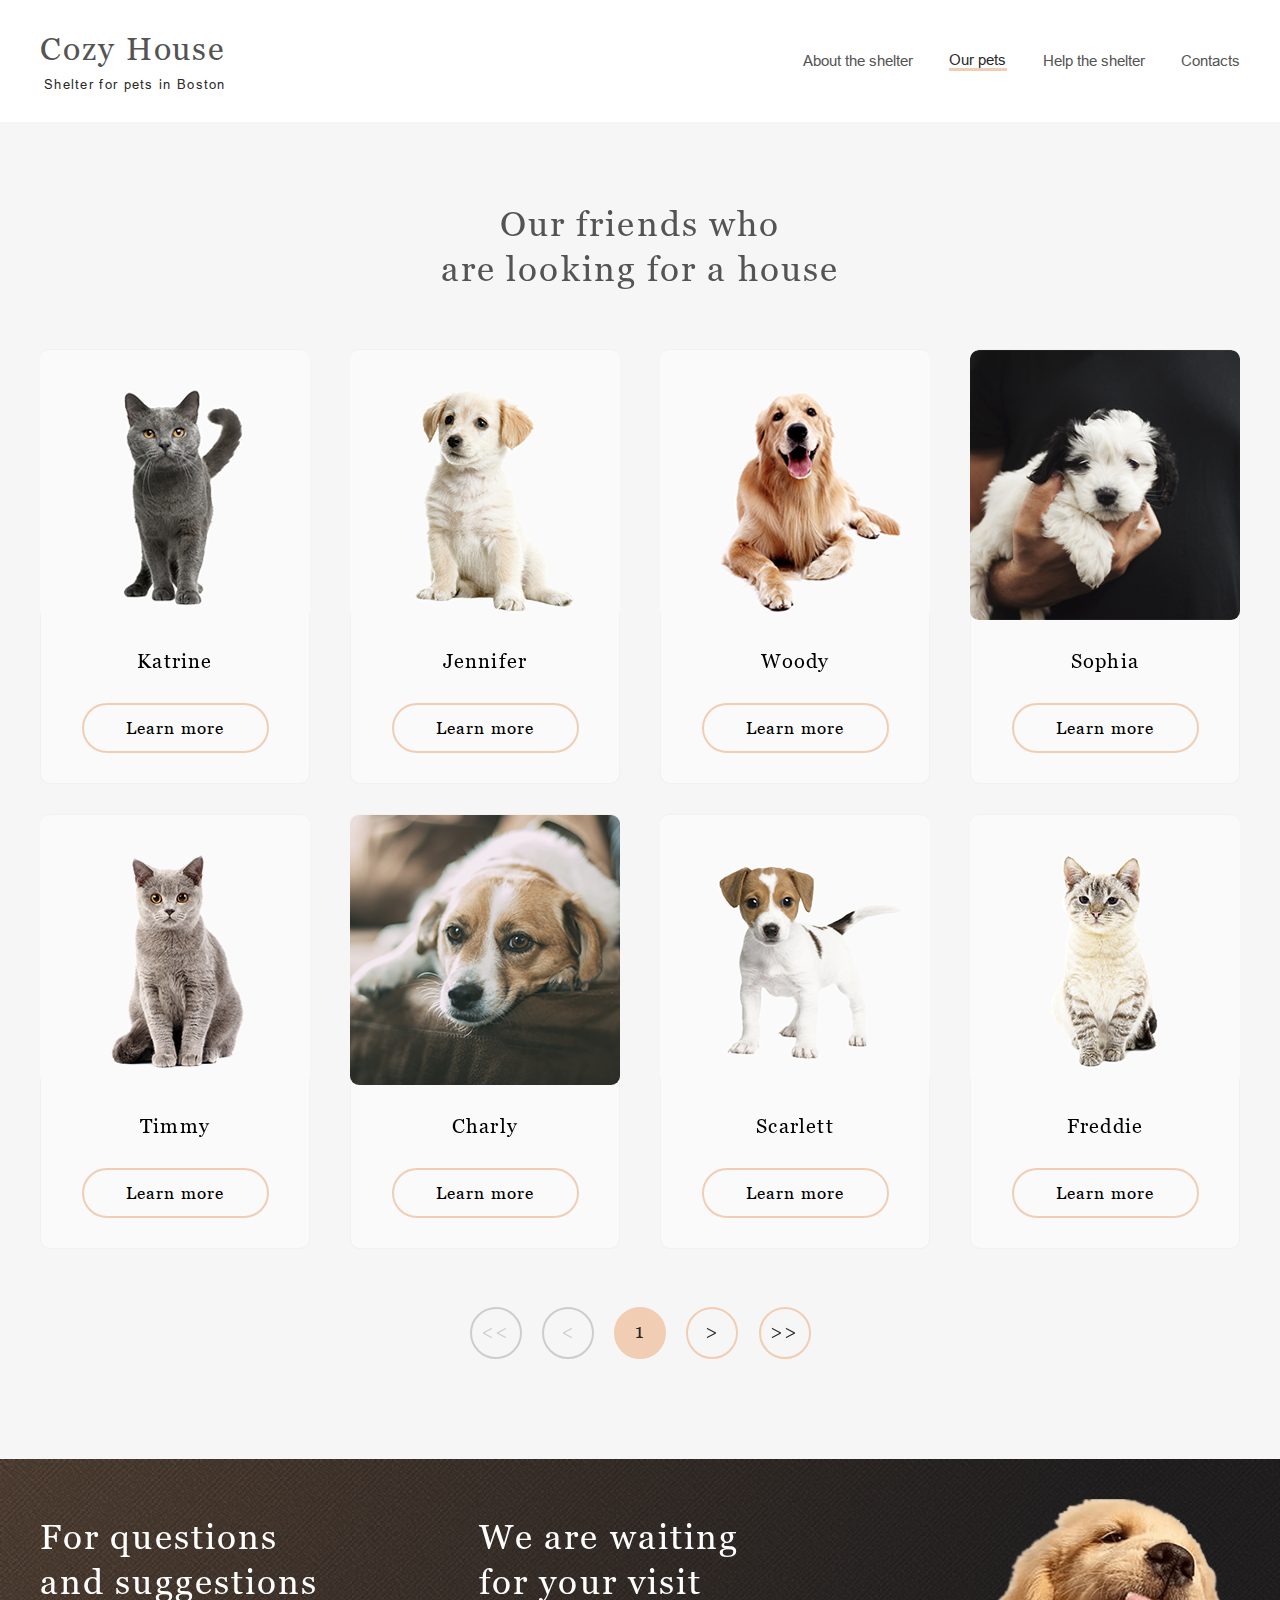
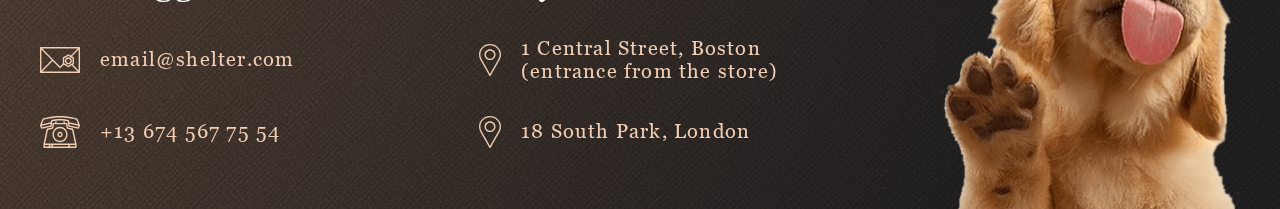
==== pages/pets/index.html @ d2a50c0a "refactor: update the project with the previous data" ====
<!DOCTYPE html>
<html lang="en">
  <head>
    <meta charset="UTF-8" />
    <meta http-equiv="X-UA-Compatible" content="IE=edge" />
    <meta name="viewport" content="width=device-width, initial-scale=1.0" />
    <title>Our pets</title>
    <link rel="stylesheet" href="../normalize.css" />
    <link rel="stylesheet" href="style.css" />
    <link
      rel="shortcut icon"
      href="../../assets/icons/help/sleeping-area.svg"
      type="image/x-icon"
    />
  </head>
  <body>
    <header class="header">
      <div class="header__logo">
        <h1 class="header__logo logo_title">
          <a href="../main/index.html">Cozy House</a>
        </h1>
        <p class="header__logo logo_text">Shelter for pets in Boston</p>
      </div>
      <div class="nav-wrapper">
      <nav class="header__navigation">
        <ul class="navigation__list">
          <li class="navigation__item">
            <a href="../main/index.html">About the shelter</a>
          </li>
          <li class="navigation__item"><a href="index.html">Our pets</a></li>
          <li class="navigation__item">
            <a href="../main/index.html#help">Help the shelter</a>
          </li>
          <li class="navigation__item"><a href="#contacts">Contacts</a></li>
        </ul>
      </nav>
    </div>
      <div class="hamburger">
        <span class="line line1"></span>
        <span class="line line2"></span>
        <span class="line line3"></span>
      </div>
    </header>
    <main class="main">
      <section class="friends" id="friends">
        <h3 class="friends__title">
          Our friends who<br />
          are looking for a house
        </h3>
        <section class="friends__items">
          <!-- <div class="items-container"> -->
            <div class="friends__items_item" data-pet="Katrine">
              <div class="item_inner" data-pet="Katrine">
                  <img class="pet-photo-front"
                    src="../../assets/images/pets/katrine.png"
                    alt="Katerine the cat"
                    data-pet="Katrine"
                  />
                  <h4 class="friends__item_title front" data-pet="Katrine">Katrine</h4>
                  <button
                    class="friends__item_button button front"
                    type="button"
                    data-pet="Katrine"
                  >
                    Learn more
                  </button>
              </div>
            </div>
            <div class="friends__items_item" data-pet="Jennifer">
              <div class="item_inner" data-pet="Jennifer">
                  <img
                    class="pet-photo-front"
                    src="../../assets/images/pets/jennifer.png"
                    alt="Jennifer the puppy"
                    data-pet="Jennifer"
                  />
                  <h4 class="friends__item_title front" data-pet="Jennifer">Jennifer</h4>
                  <button
                    class="friends__item_button button front"
                    type="button"
                    data-pet="Jennifer"
                  >
                    Learn more
                  </button>
                </div>
              </div>
            <div class="friends__items_item" data-pet="Woody">
              <div class="item_inner" data-pet="Woody">
                  <img
                  class="pet-photo-front"
                    src="../../assets/images/pets/woody.png"
                    alt="Woody the dog"
                    data-pet="Woody"
                  />
                  <h4 class="friends__item_title front" data-pet="Woody">Woody</h4>
                  <button
                    class="friends__item_button button front"
                    type="button"
                    data-pet="Woody"
                  >
                    Learn more
                  </button>
              </div>
            </div>
            <div class="friends__items_item" data-pet="Sophia">
              <div class="item_inner" data-pet="Sophia">
                  <img src="../../assets/images/pets/sophia.png" alt="Sophia" data-pet="Sophia"/>
                  <h4 class="friends__item_title" data-pet="Sophia">Sophia</h4>
                  <button
                    class="friends__item_button button front"
                    type="button"
                    data-pet="Sophia"
                  >
                    Learn more
                  </button>
              </div>
            </div>
            <div class="friends__items_item" data-pet="Timmy">
              <div class="item_inner">
                  <img src="../../assets/images/pets/timmy.png" alt="Timmy" data-pet="Timmy"/>
                  <h4 class="friends__item_title" data-pet="Timmy">Timmy</h4>
                  <button
                    class="friends__item_button button front"
                    type="button"
                    data-pet="Timmy"
                  >
                    Learn more
                  </button>
              </div>
            </div>
            <div class="friends__items_item" data-pet="Charly">
              <div class="item_inner" data-pet="Charly">
                  <img src="../../assets/images/pets/charly.png" alt="Charly" data-pet="Charly"/>
                  <h4 class="friends__item_title">Charly</h4>
                  <button
                    class="friends__item_button button front"
                    type="button"
                    data-pet="Charly"
                  >
                    Learn more
                  </button>
              </div>
            </div>
            <div class="friends__items_item" data-pet="Scarlett">
              <div class="item_inner" data-pet="Scarlett">
                  <img
                    src="../../assets/images/pets/scarlett.png"
                    alt="Scarlett"
                    data-pet="Scarlett"
                  />
                  <h4 class="friends__item_title" data-pet="Scarlett">Scarlett</h4>
                  <button
                    class="friends__item_button button front"
                    type="button"
                    data-pet="Scarlett"
                  >
                    Learn more
                  </button>
              </div>
            </div>
            <div class="friends__items_item" data-pet="Freddie">
              <div class="item_inner" data-pet="Freddie">
                  <img
                    src="../../assets/images/pets/freddie.png"
                    alt="Freddie"
                    data-pet="Freddie"
                  />
                  <h4 class="friends__item_title" data-pet="Freddie">Freddie</h4>
                  <button
                    class="friends__item_button button front"
                    type="button"
                    data-pet="Freddie"
                  >
                    Learn more
                  </button>
              </div>
            </div>
          </div>
        </section>
        <div class="pagination">
          <a class="pagination_button prev" href="#"><<</a>
          <a class="pagination_button prev" href="#"><</a>
          <a class="pagination_button active" href="#">1</a>
          <a class="pagination_button next" href="#">></a>
          <a class="pagination_button next" href="#">>></a>
        </div>
      </section>
    </main>
    <footer class="footer" id="contacts">
      <div class="footer_contacts">
        <h3 class="contacts">For questions and suggestions</h3>
        <div class="contacts_email_container">
          <img src="../../assets/icons/other/email.svg" alt="" />
          <a href="mailto:email@shelter.com" class="contacts_email"
            >email@shelter.com</a
          >
        </div>
        <div class="contacts_phone_container">
          <img src="../../assets/icons/other/phone.svg" alt="" />
          <a href="tel:+13 674 567 75 54" class="contacts_phone"
            >+13 674 567 75 54</a
          >
        </div>
      </div>
      <div class="footer_situation">
        <h3 class="situation">We are waiting for your visit</h3>
        <div class="situation_container_boston">
          <img src="../../assets/icons/other/marker-spot.svg" alt="" />
          <a
            href="https://goo.gl/maps/SmED6TMY1D9RCMw39"
            class="situation_boston"
            target="_blank"
            >1 Central Street, Boston <br />(entrance from the store)</a
          >
        </div>
        <div class="situation_container_london">
          <img src="../../assets/icons/other/marker-spot.svg" alt="" />
          <a
            href="https://goo.gl/maps/Q21a84q6QTyJuNzE8"
            class="situation_london"
            target="_blank"
            >18 South Park, London
          </a>
        </div>
      </div>
      <div class="footer-dog">
        <img src="../../assets/icons/pets-icons/footer-puppy.svg" alt="Puppy" />
      </div>
    </footer>
    <div class="popup-dark-container">
      <div class="modal">
        <div class="popup-close pagination_button">&#215;</div>
        <div class="popup-window"></div>
      </div>
    </div>
    <script type="module" src="script.js"></script>
  </body>
</html>
---- pages/pets/style.css ----
:root {
  --color-light-xl: #ffffff;
  --color-light-l: #f6f6f6;
  --color-light-s: #fafafa;
  --color-dark-s: #cdcdcd;
  --color-dark-m: #b2b2b2;
  --color-dark-l: #545454;
  --color-dark-xl: #4c4c4c;
  --color-dark-2xl: #444444;
  --color-dark-3xl: #292929;
  --color-primary: #f1cdb3;
  --color-primary-light: #fddcc4;
  --main-text-color: #000000;
  --h2: 2.75rem;
  --h3: 2.1875rem;
  --h3-mobile: 1.5625rem;
  --h4: 1.25rem;
  --h5-pLarge: 0.9375rem;
  --pSmall: 0.75rem;
  --button-size: 1.0625rem;
  --p-mobile-menu: 2rem;
}

@font-face {
  font-family: Arial;
  src: url(../../assets/fonts/arial/arial-italic.ttf);
  src: url(../../assets/fonts/arial/arial-regular.ttf);
}

@font-face {
  font-family: Georgia;
  src: url(../../assets/fonts/georgia/georgia-bold.ttf);
  src: url(../../assets/fonts/georgia/georgia-italic.ttf);
  src: url(../../assets/fonts/georgia/georgia-regular.ttf);
}

html {
  box-sizing: border-box;
  scroll-behavior: smooth;
}

::-webkit-scrollbar {
  width: 0;
}

*,
*::before,
*::after {
  box-sizing: inherit;
  padding: 0;
  margin: 0;
  border: 0;
}

h1,
h2,
h3,
h4,
h5,
h6 {
  margin: 0;
}

/* body styles start */

body {
  max-width: 1280px;
  margin: 0 auto;
  height: 100%;
  overflow-x: hidden;
  display: flex;
  flex-direction: column;
}

/* header styles start */

.header {
  margin: 0 auto;
  width: 100%;
  padding: 30px 40px;
  display: flex;
  /* justify-content: space-between; */
  align-items: center;
  position: sticky;
  top: 0;
  background-color: var(--color-light-xl);
  z-index: 1;
}

.header__logo {
  cursor: pointer;
}

.header__navigation {
  margin-left: auto;
}

.header__logo.logo_title {
  font-size: var(--p-mobile-menu);
  color: var(--color-dark-l);
  padding-bottom: 0.625rem;
  letter-spacing: 0.06em;
}

.header__logo.logo_text {
  font-size: 0.8125rem;
  color: var(--color-dark-3xl);
  letter-spacing: 0.1em;
  padding-left: 4px;
}

.navigation__list {
  display: flex;
  flex-direction: row;
  justify-content: space-between;
  align-items: center;
  flex-wrap: wrap;
  gap: 2.25rem;
}

.navigation__item {
  font-size: var(--h5-pLarge);
}

.nav-wrapper {
  margin-left: auto;
}

.header__logo.logo_text,
.navigation__item,
.not-only__text_text,
.about__text_text {
  font-family: Arial;
  font-weight: normal;
}

.header__logo.logo_title,
.not-only__text_title,
.about__text_title,
.friends__title,
.help__title,
.donation__text_title,
.footer,
.friends__item_title,
.help__items_caption,
.donation,
.contacts,
.situation,
.pagination_button {
  font-family: Georgia;
  font-weight: normal;
}

.navigation__item a {
  color: var(--color-dark-l);
}

.navigation__item a:hover {
  color: var(--color-dark-3xl);
}

.navigation__item:nth-child(2) a {
  color: var(--color-dark-3xl);
}

.navigation__item:nth-child(2) a::after {
  content: "";
  display: block;
  width: 58px;
  border-bottom: 3px solid var(--color-primary);
}

.hamburger {
  display: none;
  flex-direction: column;
  justify-content: center;
  align-items: center;
  width: 30px;
  height: 25px;
  cursor: pointer;
  user-select: none;
}

.line {
  width: 100%;
  height: 2px;
  background-color: #000000;
  margin: 3px 0;
  transition: all 0.3s ease-in-out;
}

.hamburger.open .line1 {
  transform: translateY(17px) rotate(90deg) translateY(4px);
}

.hamburger.open .line2 {
  transform: translateY(9px) rotate(90deg) translateY(14px);
}

.hamburger.open .line3 {
  transform: translateY(1px) rotate(90deg) translateY(-6px);
}

@media (max-width: 1279px) {
  .body {
    max-width: 1279px;
  }

  .header {
    width: 100%;
    padding: 30px 30px;
  }

  .navigation__item:nth-child(1) a::after {
    top: 4.67em;
  }
}

@media (max-width: 767px) {
  body.open {
    overflow-y: hidden;
  }

  @keyframes slideIn {
    from {
      left: 50%;
    }
    to {
      left: 100%;
    }
  }

  @keyframes slideOut {
    from {
      left: 100%;
    }
    to {
      left: 50%;
    }
  }

  .navigation__list {
    display: flex;
    flex-direction: column;
    align-items: center;
    justify-content: center;
    gap: 40px;
    position: fixed;
    width: 320px;
    right: -520px;
    top: 0;
    background: var(--color-dark-3xl);
    overflow: hidden;
    z-index: 1000;
    height: 100%;
    /* animation: slideIn 0.5s linear; */
  }

  .navigation__list.open {
    display: flex;
    position: fixed;
    right: 0px;
    width: 320px;
    color: var(--color-light-s);
    flex-direction: column;
    justify-content: center;
    align-items: center;
    gap: 40px;
    z-index: 1000;
    /* animation: slideOut 0.5s linear; */
  }

  .nav-wrapper {
    position: relative;
    right: -1020px;
    z-index: 1;
    pointer-events: none;
    background: rgba(0, 0, 0, 0);
    transition: 0.01s all;
  }

  .nav-wrapper.open {
    position: absolute;
    left: 0;
    right: 0;
    width: 100%;
    height: 10000vh;
    z-index: 1;
    pointer-events: all;
    background: rgba(0, 0, 0, 0.4);
    transition: 0.01s all;
  }

  .navigation__item a {
    color: var(--color-light-l);
  }

  .navigation__item a:hover {
    color: var(--color-light-s);
  }

  .navigation__item:nth-child(2) a {
    color: var(--color-light-s);
  }

  .navigation__item:nth-child(2) a::after {
    top: 191px;
  }

  .header__logo.logo_title.open {
    color: var(--color-primary);
  }

  .header__logo.logo_text.open {
    top: 65px;
    color: var(--color-light-xl);
  }

  .hamburger {
    position: fixed;
    right: 30px;
    display: flex;
    z-index: 20;
  }
}

@media (max-width: 321px) {

  .header {
    padding: 30px 10px;
    padding-right: 50px;
  }

  .header__logo.open {
    position: absolute;
    top: 15px;
    left: 10px;
    z-index: 10;
  }

}

/* header styles end */

/* friends section styles start */

.friends {
  width: 100%;
  margin: 0 auto;
  background-color: var(--color-light-l);
  display: flex;
  flex-direction: column;
  justify-content: center;
  align-items: center;
  padding: 79px 0px 100px;
  gap: 3.6rem;
}

.friends__title {
  text-align: center;
  width: 25rem;
  letter-spacing: 0.06em;
  font-size: var(--h3);
  color: var(--color-dark-l);
  line-height: 130%;
}

.friends__items {
  padding: 0px 40px;
  display: grid;
  grid-template: repeat(auto-fill, 435px) / repeat(auto-fill, 270px);
  gap: 30px 40px;
  position: relative;
  cursor: pointer;
  width: 100%;
  justify-items: center;
  align-items: center;
  justify-content: center;
}

.items-container {
  width: 100%;
  display: flex;
  justify-content: space-around;
  align-items: center;
}

.friends__items_item {
  background-color: transparent;
  width: 16.875rem;
  position: inherit;
  flex-basis: 270px;
  height: 435px;
  border: 1px solid #f1f1f1;
  border-radius: 9px;
  perspective: 1px;
}

.item_inner {
  position: relative;
  width: 270px;
  height: 100%;
  background-color: var(--color-light-s);
  display: flex;
  flex-direction: column;
  justify-content: center;
  align-items: center;
  padding: 0 41.5px 30px;
  position: absolute;
  width: 100%;
  height: 100%;
  border-radius: 10px;
  z-index: 10;
}

.item_inner img {
  height: auto;
  width: 270px;
  border-radius: 9px;
}

.friends__items_item:hover .item_inner {
  background-color: var(--color-light-xl);
  box-shadow: 0 5px 30px 0 rgba(0,0,0,0.2);
}

.friends__items_item:hover .friends__item_button {
  background-color: var(--color-primary);
}

.friends__item_title {
  padding: 30px 0;
  font-size: var(--h4);
  letter-spacing: 0.06em;
}

.friends__item_button {
  border: 2px solid var(--color-primary);
  border-radius: 100px;
  width: 187px;
  background-color: inherit;
}

.back {
  background-color: var(--color-primary-light);
  border: none;
}

.friends__item_button:hover,
.pagination_button.next:hover {
  border: none;
}

.pagination_button {
  display: inline-block;
  width: 52px;
  height: 52px;
  border: 2px solid var(--color-primary);
  border-radius: 100px;
  background-color: inherit;
  text-align: center;
}

.pagination {
  width: 341px;
  display: flex;
  justify-content: space-between;
}

.pagination a {
  padding-top: 11px;
  letter-spacing: 0.06em;
  font-size: var(--h4);
  color: var(--color-dark-3xl);
  font-weight: 400;
}

.friends__button {
  width: 261px;
  background-color: var(--color-primary);
}

@media (max-width: 1279px) {
  .friends {
    padding: 80px 20px 76px;
    gap: 0;
  }

  .friends__items {
    max-width: 700px;
    gap: 30px 40px;
    padding: 0;
  }

  .friends__title {
    width: 100%;
    padding-bottom: 30px;
  }

  .friends__items_item:nth-child(7),
  .friends__items_item:nth-child(8) {
    display: none;
  }

  .pagination {
    padding-top: 37px;
  }
}

@media (max-width: 768px) {
  .friends__items {
    width: 50%;
  }

  .friends__items_item:nth-child(4),
  .friends__items_item:nth-child(5),
  .friends__items_item:nth-child(6) {
    display: none;
  }
}

@media (max-width: 361px) {
  .pagination {
    width: 100%;
  }
}

@media (max-width: 321px) {
  .friends {
    padding: 41px 10px;
  }

  .friends__title {
    font-size: var(--h3-mobile);
    width: 300px;
  }

  .pagination {
    padding-top: 45px;
    width: 100%;
  }

  .friends__title {
    padding-bottom: 38px;
  }
}

/* friends section styles end */

/* button styles */

.button {
  width: 187px;
  height: 52px;
  border-radius: 100px;
  letter-spacing: 0.06em;
  font-family: "Georgia";
  font-style: normal;
  font-weight: 400;
  font-size: var(--button-size);
}

.button,
.pagination_button.next:hover {
  cursor: pointer;
  transform: scale(1);
  transition: transform background-color 0.5s;
}

.button:hover,
.pagination_button.next:hover {
  background-color: var(--color-primary-light);
  transform: scale(1.2);
  transition: transform 0.5s;
}

.pagination_button.active {
  background-color: var(--color-primary);
  cursor: default;
}

.pagination_button.prev {
  border: 2px solid var(--color-dark-s);
  color: var(--color-dark-s);
  cursor: default;
}

.header__logo.logo_title,
.friends__title,
.footer,
.friends__item_title,
.contacts,
.situation {
  font-family: Georgia;
  font-weight: normal;
}

/* footer styles start */

.footer {
  width: 100%;
  background: url(../../assets/noise_transparent@2x.png),
    url(../../assets/images/startscreen-background.png);
  margin: 0 auto;
  display: grid;
  grid-template-columns: repeat(3, 1fr);
  align-items: center;
  justify-items: flex-start;
  padding: 40px 40px 0 40px;
}

.footer_contacts,
.footer_situation {
  display: flex;
  flex-direction: column;
  justify-content: flex-start;
  justify-self: stretch;
  font-size: var(--h4);
  color: var(--color-primary);
  letter-spacing: 0.06em;
  align-self: start;
  padding-top: 15px;
}

.footer_contacts {
  gap: 40px;
}

.footer_situation {
  padding-left: 39px;
  gap: 33px;
}

.contacts,
.situation {
  width: 279px;
  height: 90px;
  font-size: var(--h3);
  color: var(--color-light-xl);
  letter-spacing: 0.06em;
  line-height: 130%;
}

.contacts_email_container,
.contacts_phone_container,
.situation_container_boston,
.situation_container_london {
  display: flex;
  align-items: center;
  gap: 20px;
}

.footer-dog {
  justify-self: end;
}

.footer-dog img {
  height: auto;
  max-width: 100%;
}

@media (max-width: 1100px) {
  .footer {
    grid-template-columns: repeat(2, 1fr);
    gap: 65px 14px;
    align-items: center;
    padding: 30px 30px 0 30px;
  }

  .footer_contacts {
    justify-self: center;
    padding-top: 0;
  }

  .footer_situation {
    padding-left: 10px;
    padding-top: 0;
    justify-self: self-start;
  }

  .footer-dog {
    grid-column-end: span 2;
    justify-self: center;
  }
}

@media (max-width: 682px) {
  .footer {
    display: flex;
    flex-direction: column;
    align-items: center;
    gap: 40px;
  }

  .footer_contacts,
  .footer_situation {
    align-self: center;
    gap: 40px;
  }

  .contacts,
  .situation {
    text-align: center;
  }
}

@media (max-width: 320px) {
  .footer {
    padding: 30px 10px 0;
  }

  .contacts_email_container,
  .contacts_phone_container {
    justify-content: center;
  }

  .footer_situation {
    padding-left: 0;
  }

  .contacts,
  .situation {
    font-size: var(--h3-mobile);
    height: 64px;
  }

  .situation {
    padding-left: 15px;
  }

  .footer-dog img {
    width: 100%;
    max-width: 260px;
  }
}

.popup-dark-container {
  position: fixed;
  width: 100%;
  height: 100%;
  z-index: -1000;
  pointer-events: none;
  background: rgba(0, 0, 0, 0);
  transition: 300ms all;
}

.darken-show {
  margin: 0 auto;
  left: 0;
  right: 0;
  z-index: 11;
  pointer-events: all;
  background: rgba(0, 0, 0, 0.4);
}

.modal {
  /* max-width: 952px; */
  /* height: 100vh; */
  display: flex;
  flex-direction: column;
  justify-content: center;
  align-items: center;
  position: absolute;
  box-sizing: border-box;
  padding: 2em;
  transform: scale(0);
  z-index: -777;
  opacity: 0;
  pointer-events: none;
  transition: 300ms all;
}

.modal-show {
  /* max-width: 901px; */
  height: 100vh;
  left: 0;
  right: 0;
  /* bottom: 134px; */
  margin: 0 auto;
  /* height: calc(100vh - 10%); */
  z-index: 77;
  pointer-events: all;
  opacity: 1;
  transform: scale(1);
}

.popup-close {
  margin-right: px;
  margin-left: auto;
  text-align: center;
  padding-top: 10px;
  font-size: 1.5rem;
  align-self: stretch;
  width: 52px;
  height: 52px;
  cursor: pointer;
}

.popup-window {
  max-width: 901px;
  background: white;
  box-shadow: 0px 2px 35px 14px rgb(13 13 13 / 4%);
  border-radius: 10px;
  align-self: center;
  display: flex;
  justify-content: center;
  align-items: center;
  font-family: Georgia;
  font-weight: 400;
  gap: 30px;
  padding: 50px 20px;
  margin-right: 50px;
}

.popup_picture img {
  max-width: 501px;
  width: 100%;
  height: auto;
  border-radius: 10px;
}

.popup_description {
  width: 50%;
  letter-spacing: 0.06em;
}

.description_title {
  font-size: var(--h3);
  padding-bottom: 10px;
}

.description_type-of-pet {
  font-size: var(--h4);
  padding-bottom: 40px;
}

.description_text {
  line-height: 110%;
  padding-bottom: 40px;
}

.description_other {
  padding-left: 15px;
}

.description_other li {
  list-style: disc;
  color: var(--color-primary);
}

.description_other span {
  color: #000000;
}

.popup-close:hover {
  background-color: #f1cdb3;
}

@media (max-width: 768px) {
  .popup_picture img {
    display: none;
  }

  .popup-window {
    padding: 10px;
    gap: 0;
  }

  .popup_description {
    width: 100%;
    text-align: justify;
  }
}
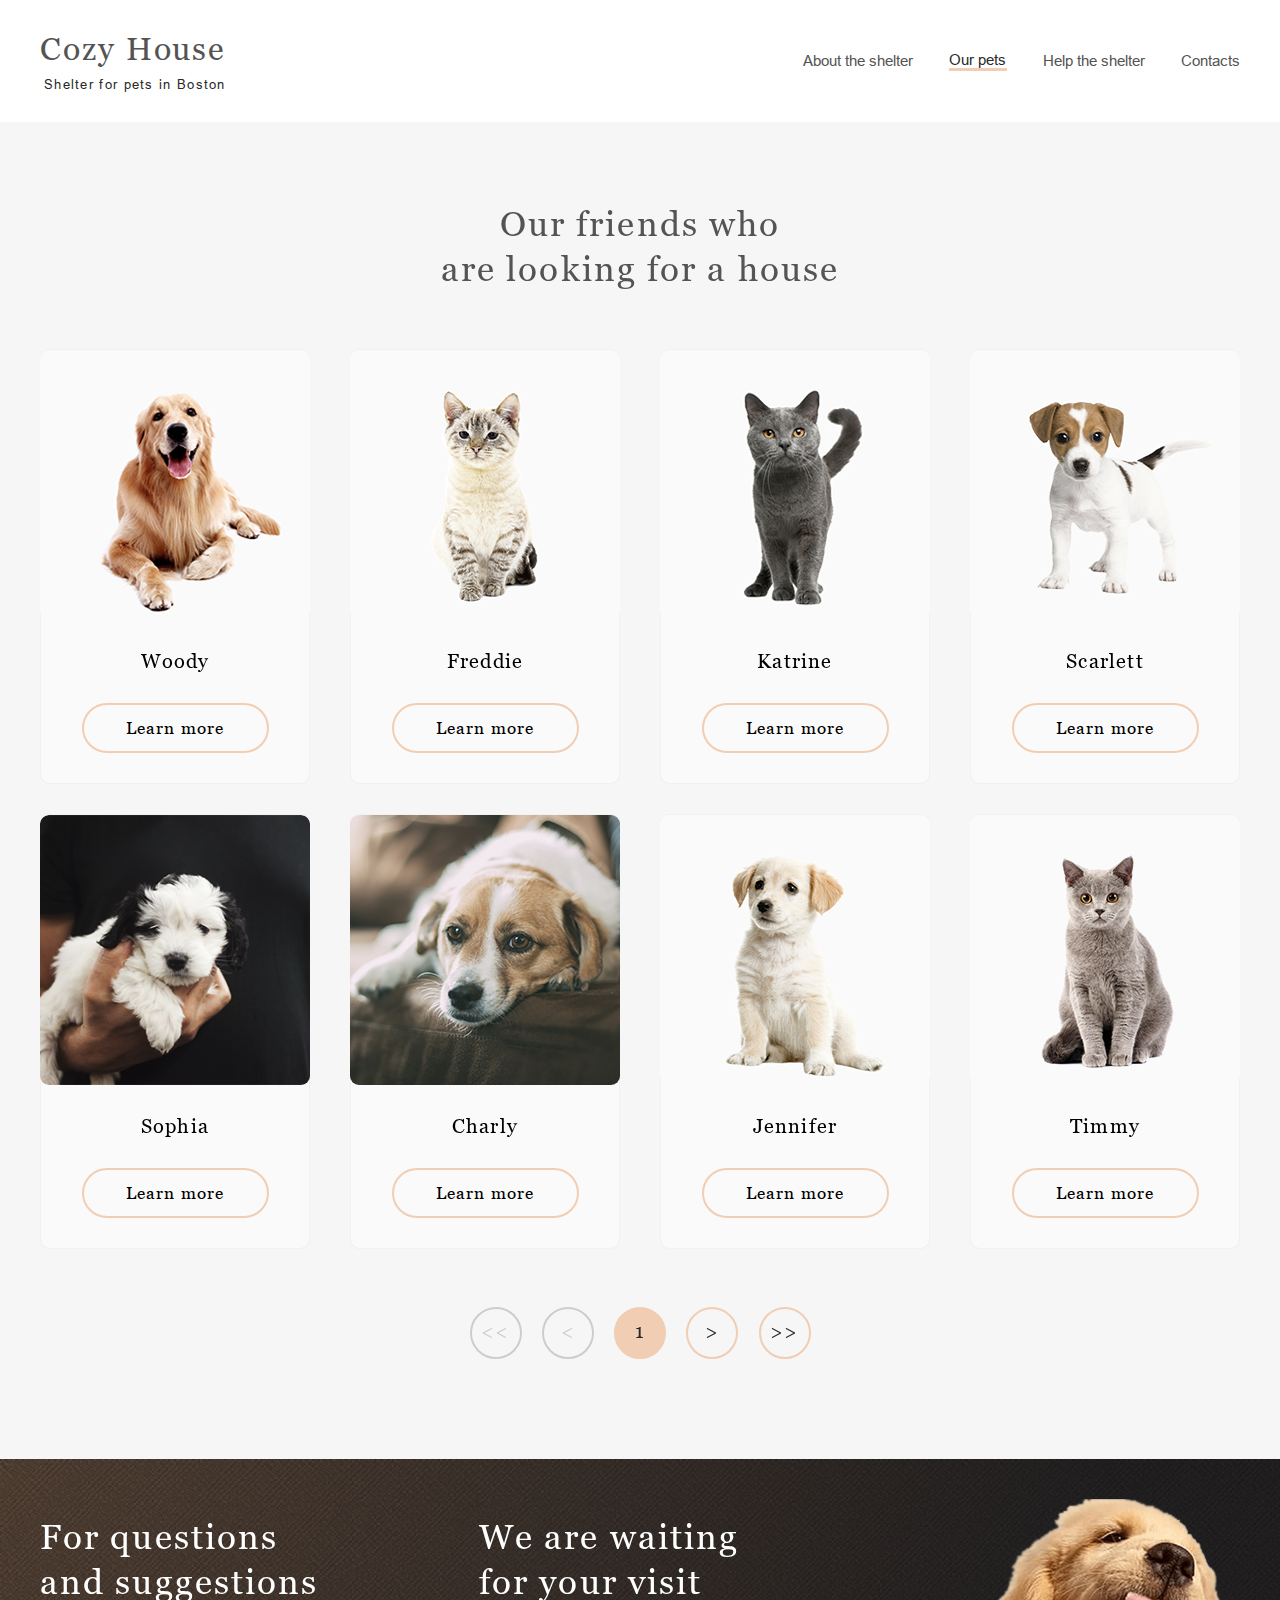
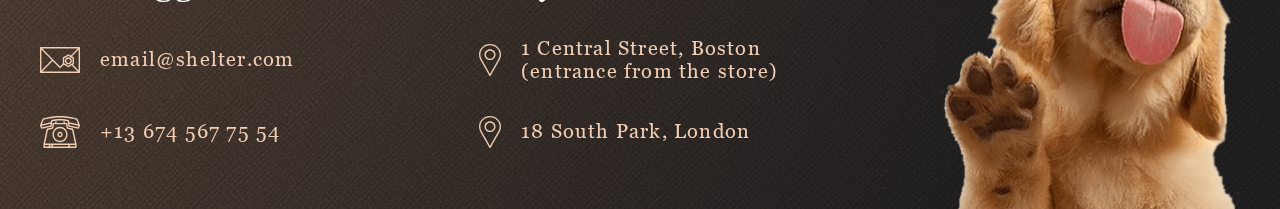
==== commit 42884e16: "fix: fix modal window information show, copy code for create random pictures from the main page" ====
--- a/pages/pets/index.html
+++ b/pages/pets/index.html
@@ -48,134 +48,7 @@
           are looking for a house
         </h3>
         <section class="friends__items">
-          <!-- <div class="items-container"> -->
-            <div class="friends__items_item" data-pet="Katrine">
-              <div class="item_inner" data-pet="Katrine">
-                  <img class="pet-photo-front"
-                    src="../../assets/images/pets/katrine.png"
-                    alt="Katerine the cat"
-                    data-pet="Katrine"
-                  />
-                  <h4 class="friends__item_title front" data-pet="Katrine">Katrine</h4>
-                  <button
-                    class="friends__item_button button front"
-                    type="button"
-                    data-pet="Katrine"
-                  >
-                    Learn more
-                  </button>
-              </div>
-            </div>
-            <div class="friends__items_item" data-pet="Jennifer">
-              <div class="item_inner" data-pet="Jennifer">
-                  <img
-                    class="pet-photo-front"
-                    src="../../assets/images/pets/jennifer.png"
-                    alt="Jennifer the puppy"
-                    data-pet="Jennifer"
-                  />
-                  <h4 class="friends__item_title front" data-pet="Jennifer">Jennifer</h4>
-                  <button
-                    class="friends__item_button button front"
-                    type="button"
-                    data-pet="Jennifer"
-                  >
-                    Learn more
-                  </button>
-                </div>
-              </div>
-            <div class="friends__items_item" data-pet="Woody">
-              <div class="item_inner" data-pet="Woody">
-                  <img
-                  class="pet-photo-front"
-                    src="../../assets/images/pets/woody.png"
-                    alt="Woody the dog"
-                    data-pet="Woody"
-                  />
-                  <h4 class="friends__item_title front" data-pet="Woody">Woody</h4>
-                  <button
-                    class="friends__item_button button front"
-                    type="button"
-                    data-pet="Woody"
-                  >
-                    Learn more
-                  </button>
-              </div>
-            </div>
-            <div class="friends__items_item" data-pet="Sophia">
-              <div class="item_inner" data-pet="Sophia">
-                  <img src="../../assets/images/pets/sophia.png" alt="Sophia" data-pet="Sophia"/>
-                  <h4 class="friends__item_title" data-pet="Sophia">Sophia</h4>
-                  <button
-                    class="friends__item_button button front"
-                    type="button"
-                    data-pet="Sophia"
-                  >
-                    Learn more
-                  </button>
-              </div>
-            </div>
-            <div class="friends__items_item" data-pet="Timmy">
-              <div class="item_inner">
-                  <img src="../../assets/images/pets/timmy.png" alt="Timmy" data-pet="Timmy"/>
-                  <h4 class="friends__item_title" data-pet="Timmy">Timmy</h4>
-                  <button
-                    class="friends__item_button button front"
-                    type="button"
-                    data-pet="Timmy"
-                  >
-                    Learn more
-                  </button>
-              </div>
-            </div>
-            <div class="friends__items_item" data-pet="Charly">
-              <div class="item_inner" data-pet="Charly">
-                  <img src="../../assets/images/pets/charly.png" alt="Charly" data-pet="Charly"/>
-                  <h4 class="friends__item_title">Charly</h4>
-                  <button
-                    class="friends__item_button button front"
-                    type="button"
-                    data-pet="Charly"
-                  >
-                    Learn more
-                  </button>
-              </div>
-            </div>
-            <div class="friends__items_item" data-pet="Scarlett">
-              <div class="item_inner" data-pet="Scarlett">
-                  <img
-                    src="../../assets/images/pets/scarlett.png"
-                    alt="Scarlett"
-                    data-pet="Scarlett"
-                  />
-                  <h4 class="friends__item_title" data-pet="Scarlett">Scarlett</h4>
-                  <button
-                    class="friends__item_button button front"
-                    type="button"
-                    data-pet="Scarlett"
-                  >
-                    Learn more
-                  </button>
-              </div>
-            </div>
-            <div class="friends__items_item" data-pet="Freddie">
-              <div class="item_inner" data-pet="Freddie">
-                  <img
-                    src="../../assets/images/pets/freddie.png"
-                    alt="Freddie"
-                    data-pet="Freddie"
-                  />
-                  <h4 class="friends__item_title" data-pet="Freddie">Freddie</h4>
-                  <button
-                    class="friends__item_button button front"
-                    type="button"
-                    data-pet="Freddie"
-                  >
-                    Learn more
-                  </button>
-              </div>
-            </div>
-          </div>
+          <!-- <div class="items-container"></div> -->
         </section>
         <div class="pagination">
           <a class="pagination_button prev" href="#"><<</a>
@@ -229,7 +102,11 @@
     </footer>
     <div class="popup-dark-container">
       <div class="modal">
-        <div class="popup-close pagination_button">&#215;</div>
+        <div class="close-popup">
+          <div class="popup-close pagination_button">	
+            &#215;
+          </div>
+        </div>
         <div class="popup-window"></div>
       </div>
     </div>
--- a/pages/pets/style.css
+++ b/pages/pets/style.css
@@ -741,7 +741,8 @@
   z-index: -1000;
   pointer-events: none;
   background: rgba(0, 0, 0, 0);
-  transition: 300ms all;
+  transition: opacity 0.5s;
+  opacity: 0;
 }
 
 .darken-show {
@@ -751,11 +752,12 @@
   z-index: 11;
   pointer-events: all;
   background: rgba(0, 0, 0, 0.4);
+  transition: opacity 0.5s;
+  opacity: 1;
 }
 
 .modal {
-  /* max-width: 952px; */
-  /* height: 100vh; */
+  height: 100vh;
   display: flex;
   flex-direction: column;
   justify-content: center;
@@ -767,26 +769,28 @@
   z-index: -777;
   opacity: 0;
   pointer-events: none;
-  transition: 300ms all;
+  transition: all 0.5s ease-in-out;
 }
 
 .modal-show {
-  /* max-width: 901px; */
   height: 100vh;
+  z-index: 77;
   left: 0;
   right: 0;
-  /* bottom: 134px; */
-  margin: 0 auto;
-  /* height: calc(100vh - 10%); */
-  z-index: 77;
+  margin: 0 auto;  
   pointer-events: all;
   opacity: 1;
   transform: scale(1);
+  transition: all 0.5s;
+}
+
+.close-popup {
+  max-width: 940px;
+  width: 100%;
 }
 
 .popup-close {
-  margin-right: px;
-  margin-left: auto;
+  margin-left: 94%;
   text-align: center;
   padding-top: 10px;
   font-size: 1.5rem;
@@ -807,13 +811,15 @@
   align-items: center;
   font-family: Georgia;
   font-weight: 400;
-  gap: 30px;
-  padding: 50px 20px;
   margin-right: 50px;
 }
 
+.popup_picture {
+  flex: 1;
+}
+
 .popup_picture img {
-  max-width: 501px;
+  max-width: 100%;
   width: 100%;
   height: auto;
   border-radius: 10px;
@@ -822,6 +828,7 @@
 .popup_description {
   width: 50%;
   letter-spacing: 0.06em;
+  padding: 10px 20px;
 }
 
 .description_title {
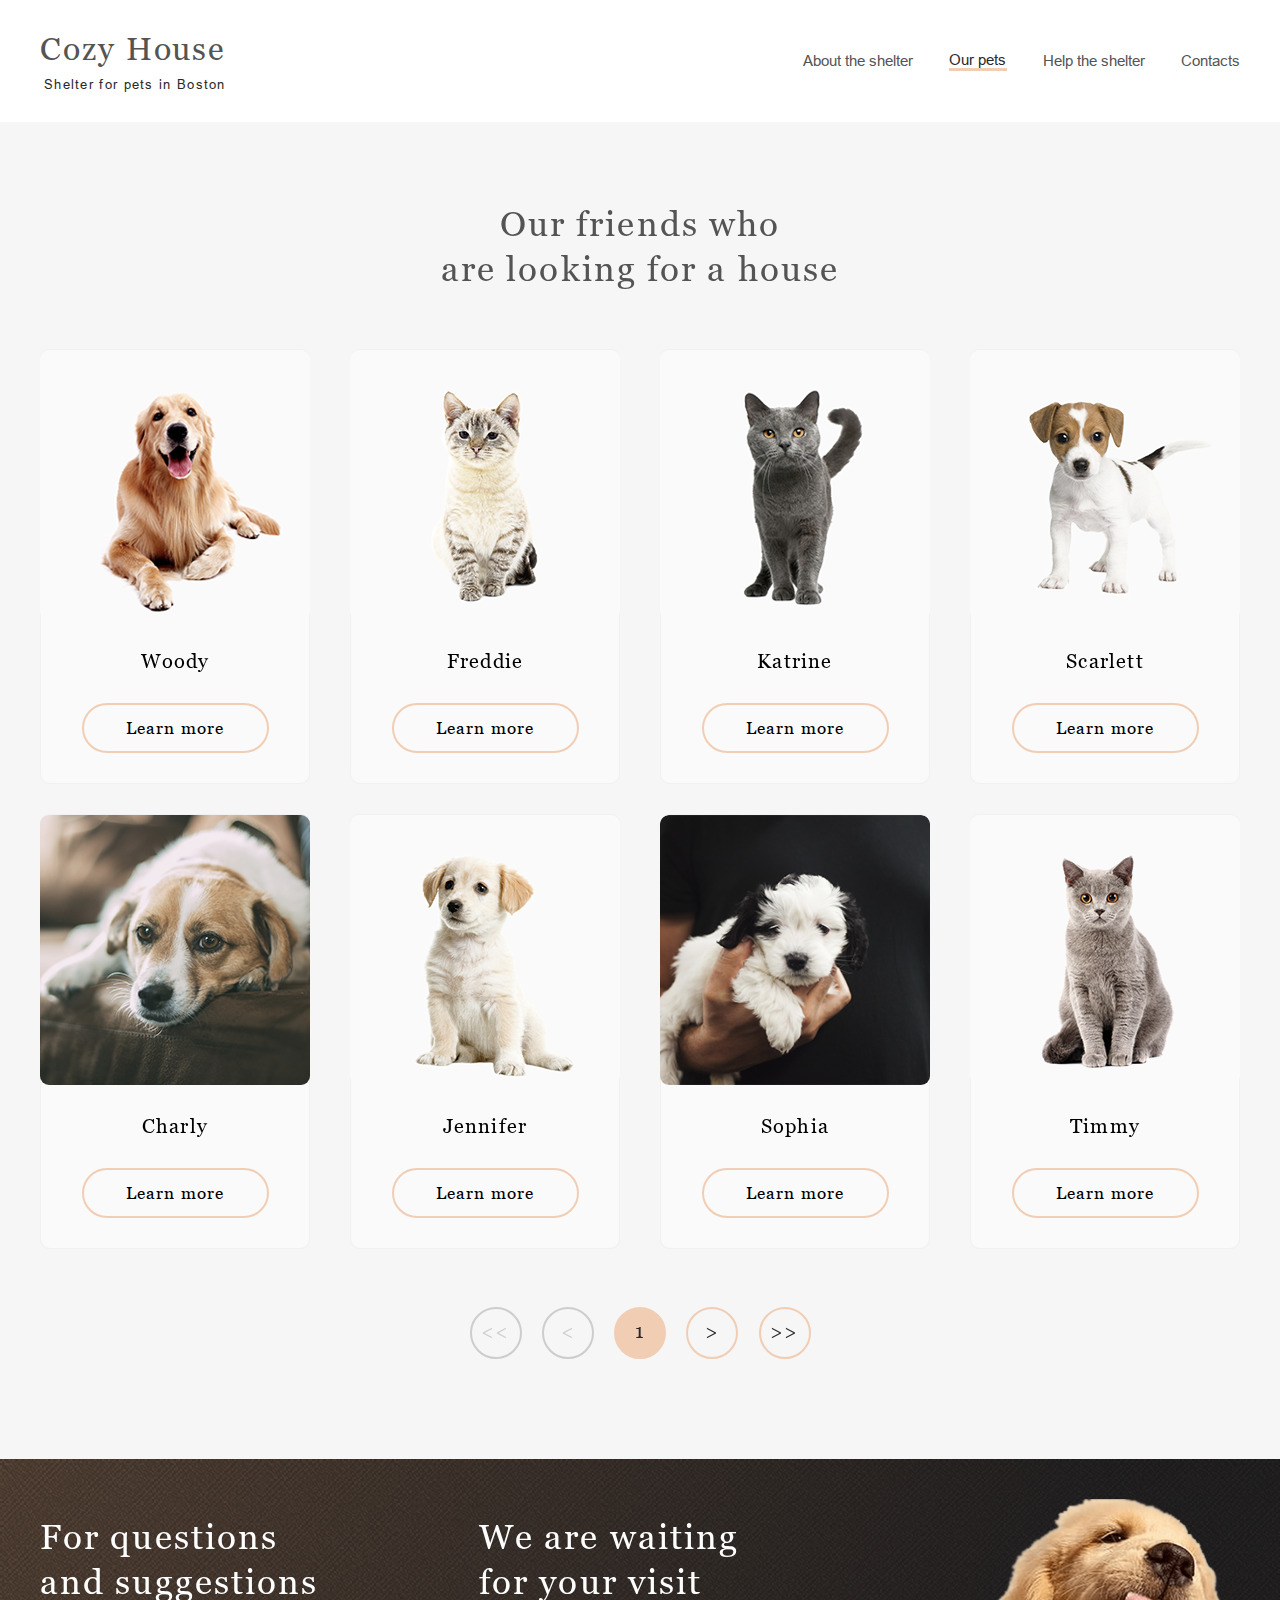
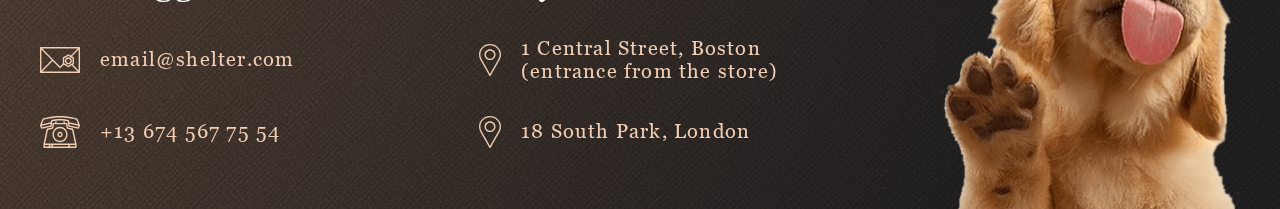
==== commit 49d2d4b5: "feat: create a function for generating random arr for pagination" ====
--- a/pages/pets/index.html
+++ b/pages/pets/index.html
@@ -22,19 +22,19 @@
         <p class="header__logo logo_text">Shelter for pets in Boston</p>
       </div>
       <div class="nav-wrapper">
-      <nav class="header__navigation">
-        <ul class="navigation__list">
-          <li class="navigation__item">
-            <a href="../main/index.html">About the shelter</a>
-          </li>
-          <li class="navigation__item"><a href="index.html">Our pets</a></li>
-          <li class="navigation__item">
-            <a href="../main/index.html#help">Help the shelter</a>
-          </li>
-          <li class="navigation__item"><a href="#contacts">Contacts</a></li>
-        </ul>
-      </nav>
-    </div>
+        <nav class="header__navigation">
+          <ul class="navigation__list">
+            <li class="navigation__item">
+              <a href="../main/index.html">About the shelter</a>
+            </li>
+            <li class="navigation__item"><a href="index.html">Our pets</a></li>
+            <li class="navigation__item">
+              <a href="../main/index.html#help">Help the shelter</a>
+            </li>
+            <li class="navigation__item"><a href="#contacts">Contacts</a></li>
+          </ul>
+        </nav>
+      </div>
       <div class="hamburger">
         <span class="line line1"></span>
         <span class="line line2"></span>
@@ -48,14 +48,169 @@
           are looking for a house
         </h3>
         <section class="friends__items">
-          <!-- <div class="items-container"></div> -->
+          <!-- <div data-pet="Timmy" class="friends__items_item">
+            <div class="item_inner" data-pet="Timmy">
+              <img
+                class="pet-photo-front"
+                src="../../assets/images/pets/timmy.png"
+                alt="British Shorthair"
+                data-pet="Timmy"
+              />
+              <h4 class="friends__item_title front" data-pet="Timmy">Timmy</h4>
+              <button
+                class="friends__item_button button front"
+                type="button"
+                data-pet="Timmy"
+              >
+                Learn more
+              </button>
+            </div>
+          </div>
+          <div data-pet="Charly" class="friends__items_item">
+            <div class="item_inner" data-pet="Charly">
+              <img
+                class="pet-photo-front"
+                src="../../assets/images/pets/charly.png"
+                alt="Jack Russell Terrier"
+                data-pet="Charly"
+              />
+              <h4 class="friends__item_title front" data-pet="Charly">
+                Charly
+              </h4>
+              <button
+                class="friends__item_button button front"
+                type="button"
+                data-pet="Charly"
+              >
+                Learn more
+              </button>
+            </div>
+          </div>
+          <div data-pet="Sophia" class="friends__items_item">
+            <div class="item_inner" data-pet="Sophia">
+              <img
+                class="pet-photo-front"
+                src="../../assets/images/pets/sophia.png"
+                alt="Shih tzu"
+                data-pet="Sophia"
+              />
+              <h4 class="friends__item_title front" data-pet="Sophia">
+                Sophia
+              </h4>
+              <button
+                class="friends__item_button button front"
+                type="button"
+                data-pet="Sophia"
+              >
+                Learn more
+              </button>
+            </div>
+          </div>
+          <div data-pet="Jennifer" class="friends__items_item">
+            <div class="item_inner" data-pet="Jennifer">
+              <img
+                class="pet-photo-front"
+                src="../../assets/images/pets/jennifer.png"
+                alt="Labrador"
+                data-pet="Jennifer"
+              />
+              <h4 class="friends__item_title front" data-pet="Jennifer">
+                Jennifer
+              </h4>
+              <button
+                class="friends__item_button button front"
+                type="button"
+                data-pet="Jennifer"
+              >
+                Learn more
+              </button>
+            </div>
+          </div>
+          <div data-pet="Freddie" class="friends__items_item">
+            <div class="item_inner" data-pet="Freddie">
+              <img
+                class="pet-photo-front"
+                src="../../assets/images/pets/freddie.png"
+                alt="British Shorthair"
+                data-pet="Freddie"
+              />
+              <h4 class="friends__item_title front" data-pet="Freddie">
+                Freddie
+              </h4>
+              <button
+                class="friends__item_button button front"
+                type="button"
+                data-pet="Freddie"
+              >
+                Learn more
+              </button>
+            </div>
+          </div>
+          <div data-pet="Woody" class="friends__items_item">
+            <div class="item_inner" data-pet="Woody">
+              <img
+                class="pet-photo-front"
+                src="../../assets/images/pets/woody.png"
+                alt="British Shorthair"
+                data-pet="Woody"
+              />
+              <h4 class="friends__item_title front" data-pet="Woody">Woody</h4>
+              <button
+                class="friends__item_button button front"
+                type="button"
+                data-pet="Woody"
+              >
+                Learn more
+              </button>
+            </div>
+          </div>
+          <div data-pet="Scarlett" class="friends__items_item">
+            <div class="item_inner" data-pet="Scarlett">
+              <img
+                class="pet-photo-front"
+                src="../../assets/images/pets/scarlett.png"
+                alt="British Shorthair"
+                data-pet="Scarlett"
+              />
+              <h4 class="friends__item_title front" data-pet="Scarlett">
+                Scarlett
+              </h4>
+              <button
+                class="friends__item_button button front"
+                type="button"
+                data-pet="Scarlett"
+              >
+                Learn more
+              </button>
+            </div>
+          </div>
+          <div data-pet="Katrine" class="friends__items_item">
+            <div class="item_inner" data-pet="Katrine">
+              <img
+                class="pet-photo-front"
+                src="../../assets/images/pets/katrine.png"
+                alt="British Shorthair"
+                data-pet="Katrine"
+              />
+              <h4 class="friends__item_title front" data-pet="Katrine">
+                Katrine
+              </h4>
+              <button
+                class="friends__item_button button front"
+                type="button"
+                data-pet="Katrine"
+              >
+                Learn more
+              </button>
+            </div>
+          </div> -->
         </section>
         <div class="pagination">
-          <a class="pagination_button prev" href="#"><<</a>
+          <a class="pagination_button prev prev-first" href="#"><<</a>
           <a class="pagination_button prev" href="#"><</a>
           <a class="pagination_button active" href="#">1</a>
           <a class="pagination_button next" href="#">></a>
-          <a class="pagination_button next" href="#">>></a>
+          <a class="pagination_button next next-last" href="#">>></a>
         </div>
       </section>
     </main>
@@ -103,9 +258,7 @@
     <div class="popup-dark-container">
       <div class="modal">
         <div class="close-popup">
-          <div class="popup-close pagination_button">	
-            &#215;
-          </div>
+          <div class="popup-close pagination_button">&#215;</div>
         </div>
         <div class="popup-window"></div>
       </div>
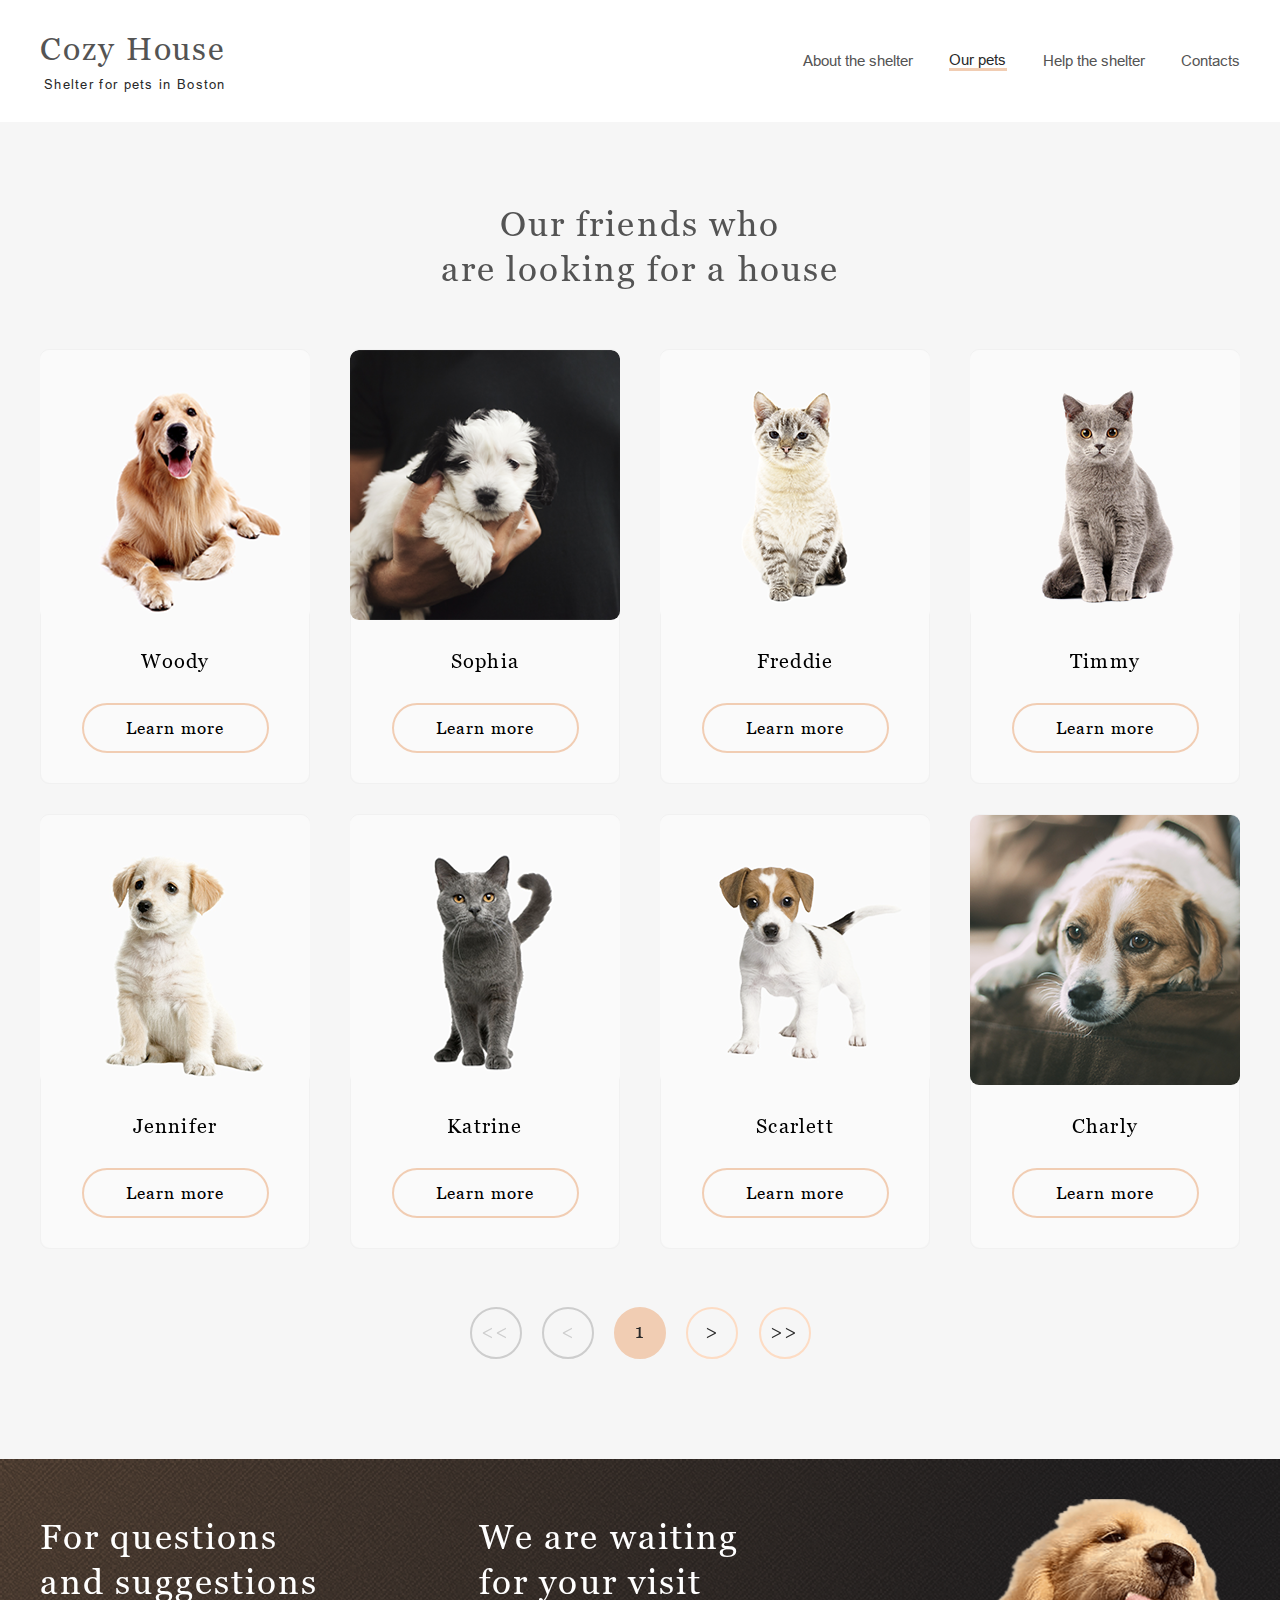
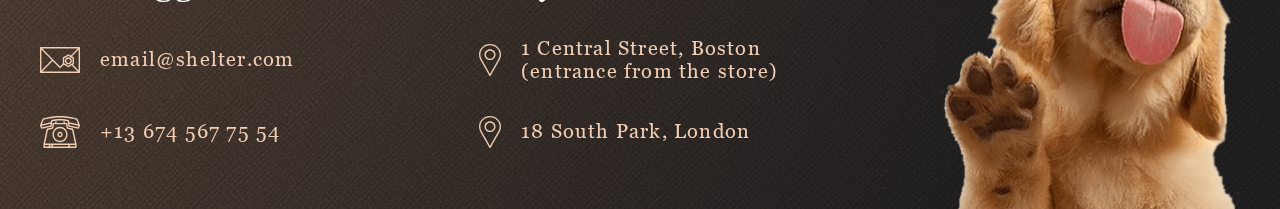
==== commit 7be753c6: "feat: add an opportunity to switch pages" ====
--- a/pages/pets/index.html
+++ b/pages/pets/index.html
@@ -206,11 +206,11 @@
           </div> -->
         </section>
         <div class="pagination">
-          <a class="pagination_button prev prev-first" href="#"><<</a>
-          <a class="pagination_button prev" href="#"><</a>
-          <a class="pagination_button active" href="#">1</a>
-          <a class="pagination_button next" href="#">></a>
-          <a class="pagination_button next next-last" href="#">>></a>
+          <a class="pagination_button prev-first inactive" href=""><<</a>
+          <a class="pagination_button prev inactive" href=""><</a>
+          <a class="pagination_button page-num" href="">1</a>
+          <a class="pagination_button next active" href="">></a>
+          <a class="pagination_button next-last active" href="">>></a>
         </div>
       </section>
     </main>
--- a/pages/pets/style.css
+++ b/pages/pets/style.css
@@ -560,26 +560,50 @@
   font-size: var(--button-size);
 }
 
-.button,
-.pagination_button.next:hover {
+.button {
   cursor: pointer;
   transform: scale(1);
   transition: transform background-color 0.5s;
-}
-
-.button:hover,
-.pagination_button.next:hover {
+} /* .pagination_button.next:hover*/
+
+/* .button:hover {
   background-color: var(--color-primary-light);
   transform: scale(1.2);
   transition: transform 0.5s;
-}
+} .pagination_button.next:hover */
+
+.page-num {
+  cursor: default;
+  background-color: var(--color-primary);
+}
+
+/* .pagination_button.prev {
+  border: 2px solid var(--color-dark-s);
+  color: var(--color-dark-s);
+  cursor: default;
+} */
 
 .pagination_button.active {
-  background-color: var(--color-primary);
+  cursor: pointer;
+  transform: scale(1);
+  transition: transform background-color 0.5s;
+  border: 2px solid var(--color-primary-light);
+  color: var(--color-dark-3xl);
+}
+
+.pagination_button.active:hover {
+  background-color: var(--color-primary-light);
+  transform: scale(1.2);
+  transition: transform 0.5s;
+}
+
+.pagination_button.inactive {
+  border: 2px solid var(--color-dark-s);
+  color: var(--color-dark-s);
   cursor: default;
 }
 
-.pagination_button.prev {
+.pagination_button.inactive:hover {
   border: 2px solid var(--color-dark-s);
   color: var(--color-dark-s);
   cursor: default;
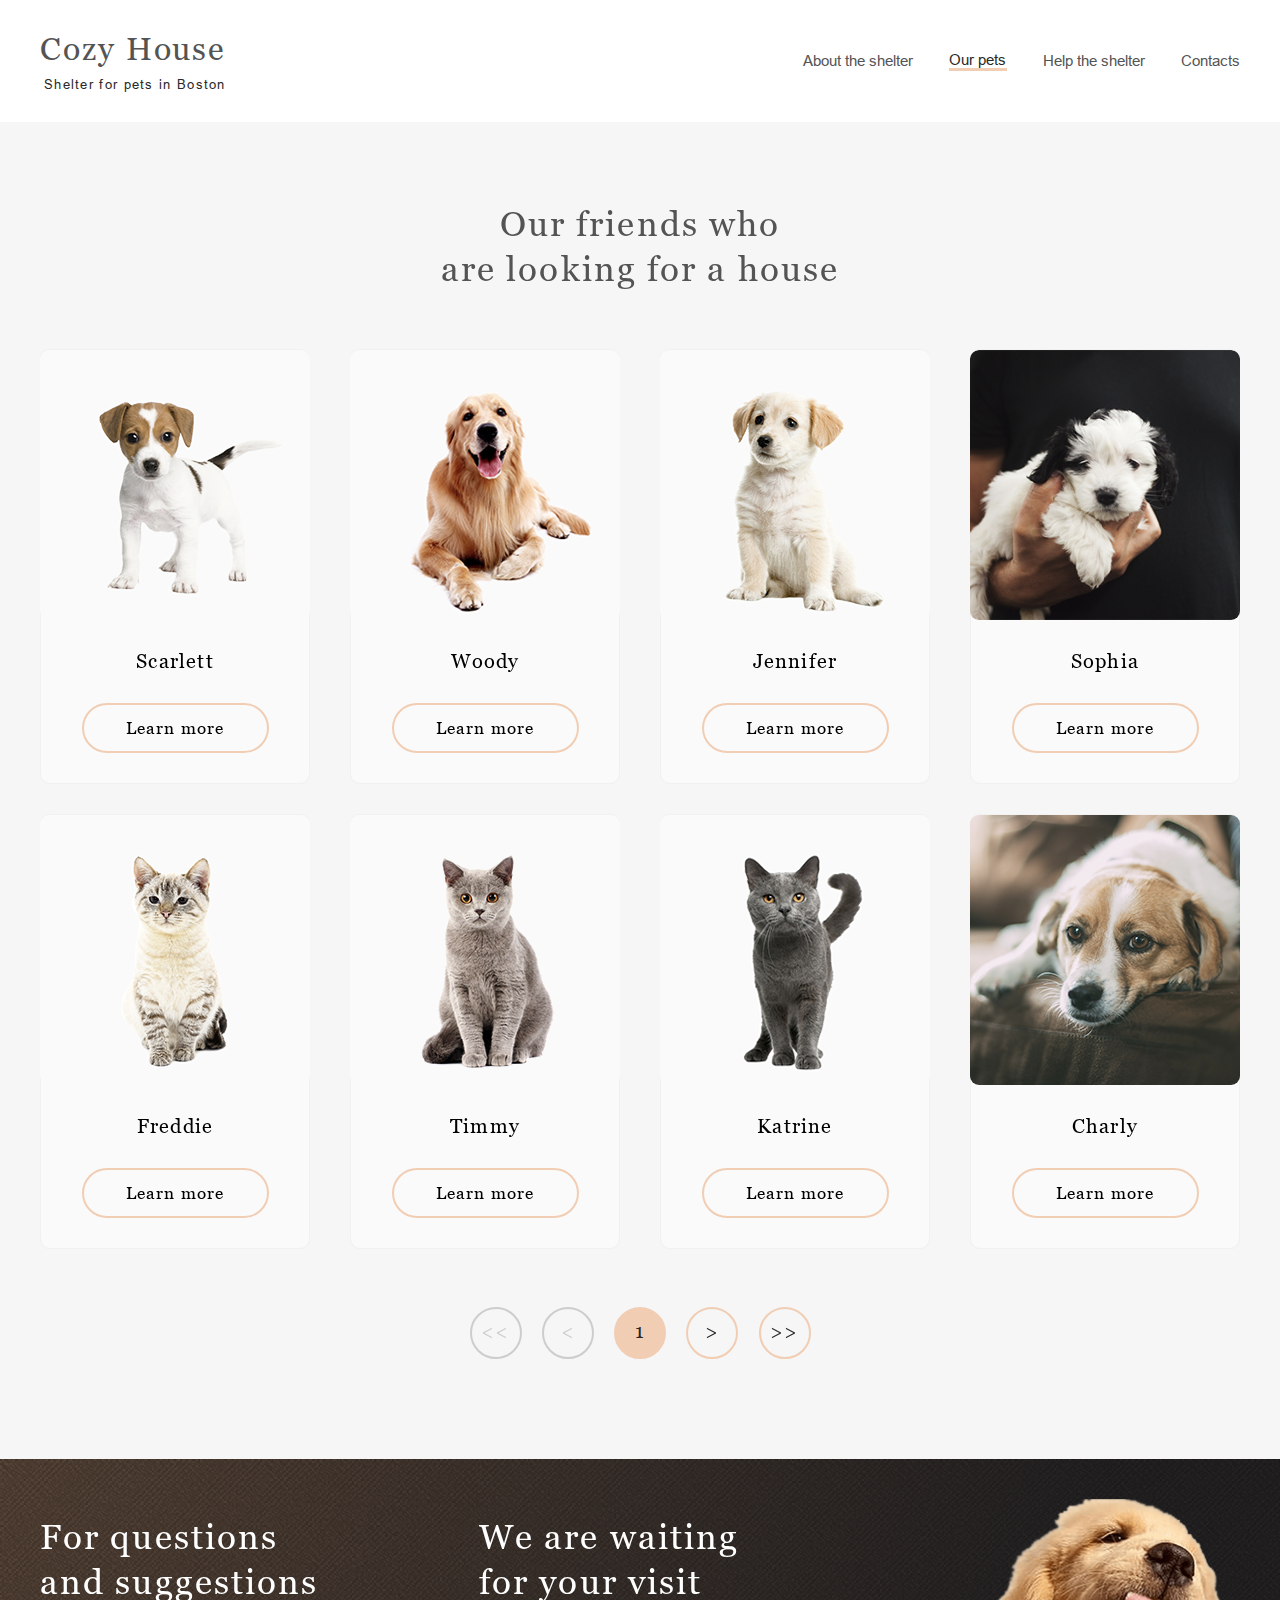
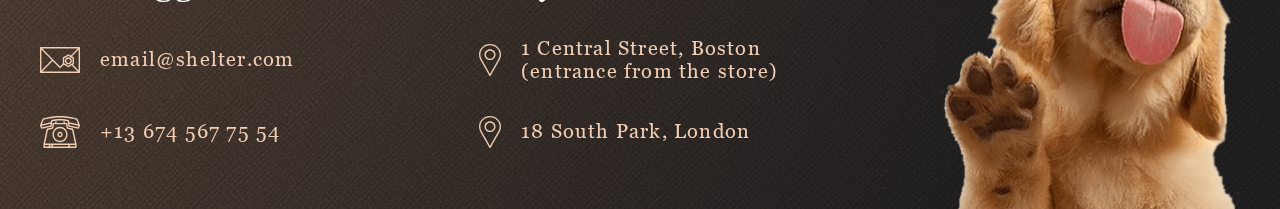
==== commit 1622d3df: "fix: fix switching the pages in the pagination" ====
--- a/pages/pets/index.html
+++ b/pages/pets/index.html
@@ -209,8 +209,8 @@
           <a class="pagination_button prev-first inactive" href=""><<</a>
           <a class="pagination_button prev inactive" href=""><</a>
           <a class="pagination_button page-num" href="">1</a>
-          <a class="pagination_button next active" href="">></a>
-          <a class="pagination_button next-last active" href="">>></a>
+          <a class="pagination_button next" href="">></a>
+          <a class="pagination_button next-last" href="">>></a>
         </div>
       </section>
     </main>
--- a/pages/pets/style.css
+++ b/pages/pets/style.css
@@ -446,8 +446,7 @@
   border: none;
 }
 
-.friends__item_button:hover,
-.pagination_button.next:hover {
+.friends__item_button:hover {
   border: none;
 }
 
@@ -558,55 +557,40 @@
   font-style: normal;
   font-weight: 400;
   font-size: var(--button-size);
-}
-
-.button {
+  cursor: pointer;
+}
+
+.pagination_button {
   cursor: pointer;
   transform: scale(1);
   transition: transform background-color 0.5s;
-} /* .pagination_button.next:hover*/
-
-/* .button:hover {
+}
+
+.pagination_button:hover {
   background-color: var(--color-primary-light);
+  border: var(--color-primary-light);
   transform: scale(1.2);
   transition: transform 0.5s;
-} .pagination_button.next:hover */
+}
 
 .page-num {
   cursor: default;
   background-color: var(--color-primary);
-}
-
-/* .pagination_button.prev {
-  border: 2px solid var(--color-dark-s);
-  color: var(--color-dark-s);
-  cursor: default;
-} */
-
-.pagination_button.active {
-  cursor: pointer;
   transform: scale(1);
-  transition: transform background-color 0.5s;
-  border: 2px solid var(--color-primary-light);
-  color: var(--color-dark-3xl);
-}
-
-.pagination_button.active:hover {
-  background-color: var(--color-primary-light);
-  transform: scale(1.2);
-  transition: transform 0.5s;
+}
+
+.page-num:hover {
+  transform: scale(1);
+  transition: none 0s;
+  background-color: var(--color-primary);
 }
 
 .pagination_button.inactive {
   border: 2px solid var(--color-dark-s);
   color: var(--color-dark-s);
   cursor: default;
-}
-
-.pagination_button.inactive:hover {
-  border: 2px solid var(--color-dark-s);
-  color: var(--color-dark-s);
-  cursor: default;
+  transform: scale(1);
+  background-color: transparent;
 }
 
 .header__logo.logo_title,
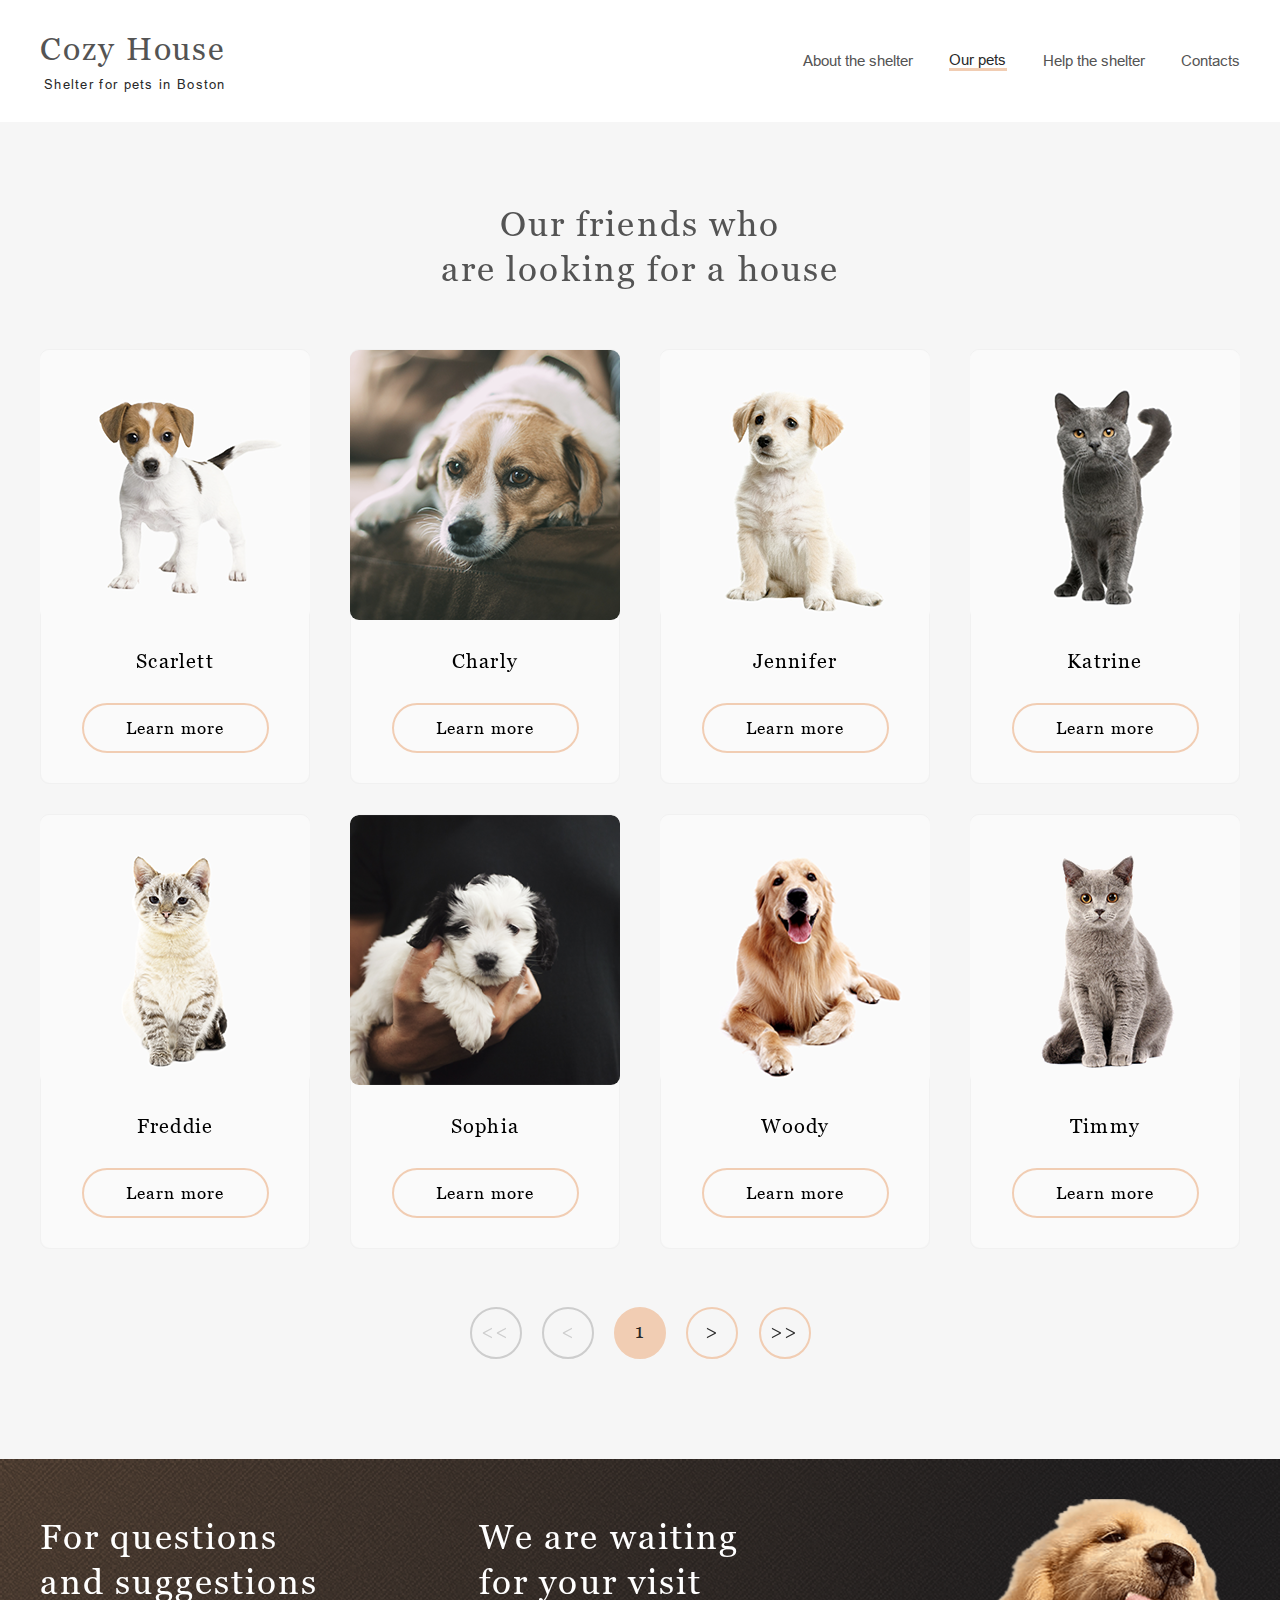
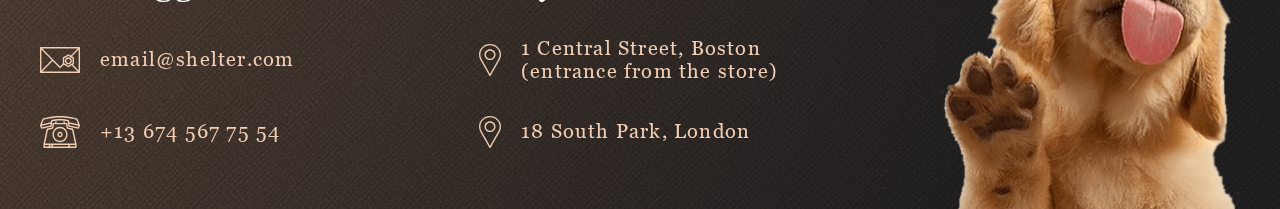
==== commit 378d1e6d: "feat: add a scrollTo for window element when pugination button is clicked" ====
--- a/pages/pets/index.html
+++ b/pages/pets/index.html
@@ -42,175 +42,18 @@
       </div>
     </header>
     <main class="main">
-      <section class="friends" id="friends">
+      <section class="friends">
         <h3 class="friends__title">
           Our friends who<br />
           are looking for a house
         </h3>
-        <section class="friends__items">
-          <!-- <div data-pet="Timmy" class="friends__items_item">
-            <div class="item_inner" data-pet="Timmy">
-              <img
-                class="pet-photo-front"
-                src="../../assets/images/pets/timmy.png"
-                alt="British Shorthair"
-                data-pet="Timmy"
-              />
-              <h4 class="friends__item_title front" data-pet="Timmy">Timmy</h4>
-              <button
-                class="friends__item_button button front"
-                type="button"
-                data-pet="Timmy"
-              >
-                Learn more
-              </button>
-            </div>
-          </div>
-          <div data-pet="Charly" class="friends__items_item">
-            <div class="item_inner" data-pet="Charly">
-              <img
-                class="pet-photo-front"
-                src="../../assets/images/pets/charly.png"
-                alt="Jack Russell Terrier"
-                data-pet="Charly"
-              />
-              <h4 class="friends__item_title front" data-pet="Charly">
-                Charly
-              </h4>
-              <button
-                class="friends__item_button button front"
-                type="button"
-                data-pet="Charly"
-              >
-                Learn more
-              </button>
-            </div>
-          </div>
-          <div data-pet="Sophia" class="friends__items_item">
-            <div class="item_inner" data-pet="Sophia">
-              <img
-                class="pet-photo-front"
-                src="../../assets/images/pets/sophia.png"
-                alt="Shih tzu"
-                data-pet="Sophia"
-              />
-              <h4 class="friends__item_title front" data-pet="Sophia">
-                Sophia
-              </h4>
-              <button
-                class="friends__item_button button front"
-                type="button"
-                data-pet="Sophia"
-              >
-                Learn more
-              </button>
-            </div>
-          </div>
-          <div data-pet="Jennifer" class="friends__items_item">
-            <div class="item_inner" data-pet="Jennifer">
-              <img
-                class="pet-photo-front"
-                src="../../assets/images/pets/jennifer.png"
-                alt="Labrador"
-                data-pet="Jennifer"
-              />
-              <h4 class="friends__item_title front" data-pet="Jennifer">
-                Jennifer
-              </h4>
-              <button
-                class="friends__item_button button front"
-                type="button"
-                data-pet="Jennifer"
-              >
-                Learn more
-              </button>
-            </div>
-          </div>
-          <div data-pet="Freddie" class="friends__items_item">
-            <div class="item_inner" data-pet="Freddie">
-              <img
-                class="pet-photo-front"
-                src="../../assets/images/pets/freddie.png"
-                alt="British Shorthair"
-                data-pet="Freddie"
-              />
-              <h4 class="friends__item_title front" data-pet="Freddie">
-                Freddie
-              </h4>
-              <button
-                class="friends__item_button button front"
-                type="button"
-                data-pet="Freddie"
-              >
-                Learn more
-              </button>
-            </div>
-          </div>
-          <div data-pet="Woody" class="friends__items_item">
-            <div class="item_inner" data-pet="Woody">
-              <img
-                class="pet-photo-front"
-                src="../../assets/images/pets/woody.png"
-                alt="British Shorthair"
-                data-pet="Woody"
-              />
-              <h4 class="friends__item_title front" data-pet="Woody">Woody</h4>
-              <button
-                class="friends__item_button button front"
-                type="button"
-                data-pet="Woody"
-              >
-                Learn more
-              </button>
-            </div>
-          </div>
-          <div data-pet="Scarlett" class="friends__items_item">
-            <div class="item_inner" data-pet="Scarlett">
-              <img
-                class="pet-photo-front"
-                src="../../assets/images/pets/scarlett.png"
-                alt="British Shorthair"
-                data-pet="Scarlett"
-              />
-              <h4 class="friends__item_title front" data-pet="Scarlett">
-                Scarlett
-              </h4>
-              <button
-                class="friends__item_button button front"
-                type="button"
-                data-pet="Scarlett"
-              >
-                Learn more
-              </button>
-            </div>
-          </div>
-          <div data-pet="Katrine" class="friends__items_item">
-            <div class="item_inner" data-pet="Katrine">
-              <img
-                class="pet-photo-front"
-                src="../../assets/images/pets/katrine.png"
-                alt="British Shorthair"
-                data-pet="Katrine"
-              />
-              <h4 class="friends__item_title front" data-pet="Katrine">
-                Katrine
-              </h4>
-              <button
-                class="friends__item_button button front"
-                type="button"
-                data-pet="Katrine"
-              >
-                Learn more
-              </button>
-            </div>
-          </div> -->
-        </section>
+        <section class="friends__items"></section>
         <div class="pagination">
-          <a class="pagination_button prev-first inactive" href=""><<</a>
-          <a class="pagination_button prev inactive" href=""><</a>
-          <a class="pagination_button page-num" href="">1</a>
-          <a class="pagination_button next" href="">></a>
-          <a class="pagination_button next-last" href="">>></a>
+          <a class="pagination_button prev-first inactive" href="#"><<</a>
+          <a class="pagination_button prev inactive" href="#"><</a>
+          <a class="pagination_button page-num" href="#">1</a>
+          <a class="pagination_button next" href="#">></a>
+          <a class="pagination_button next-last" href="#">>></a>
         </div>
       </section>
     </main>
